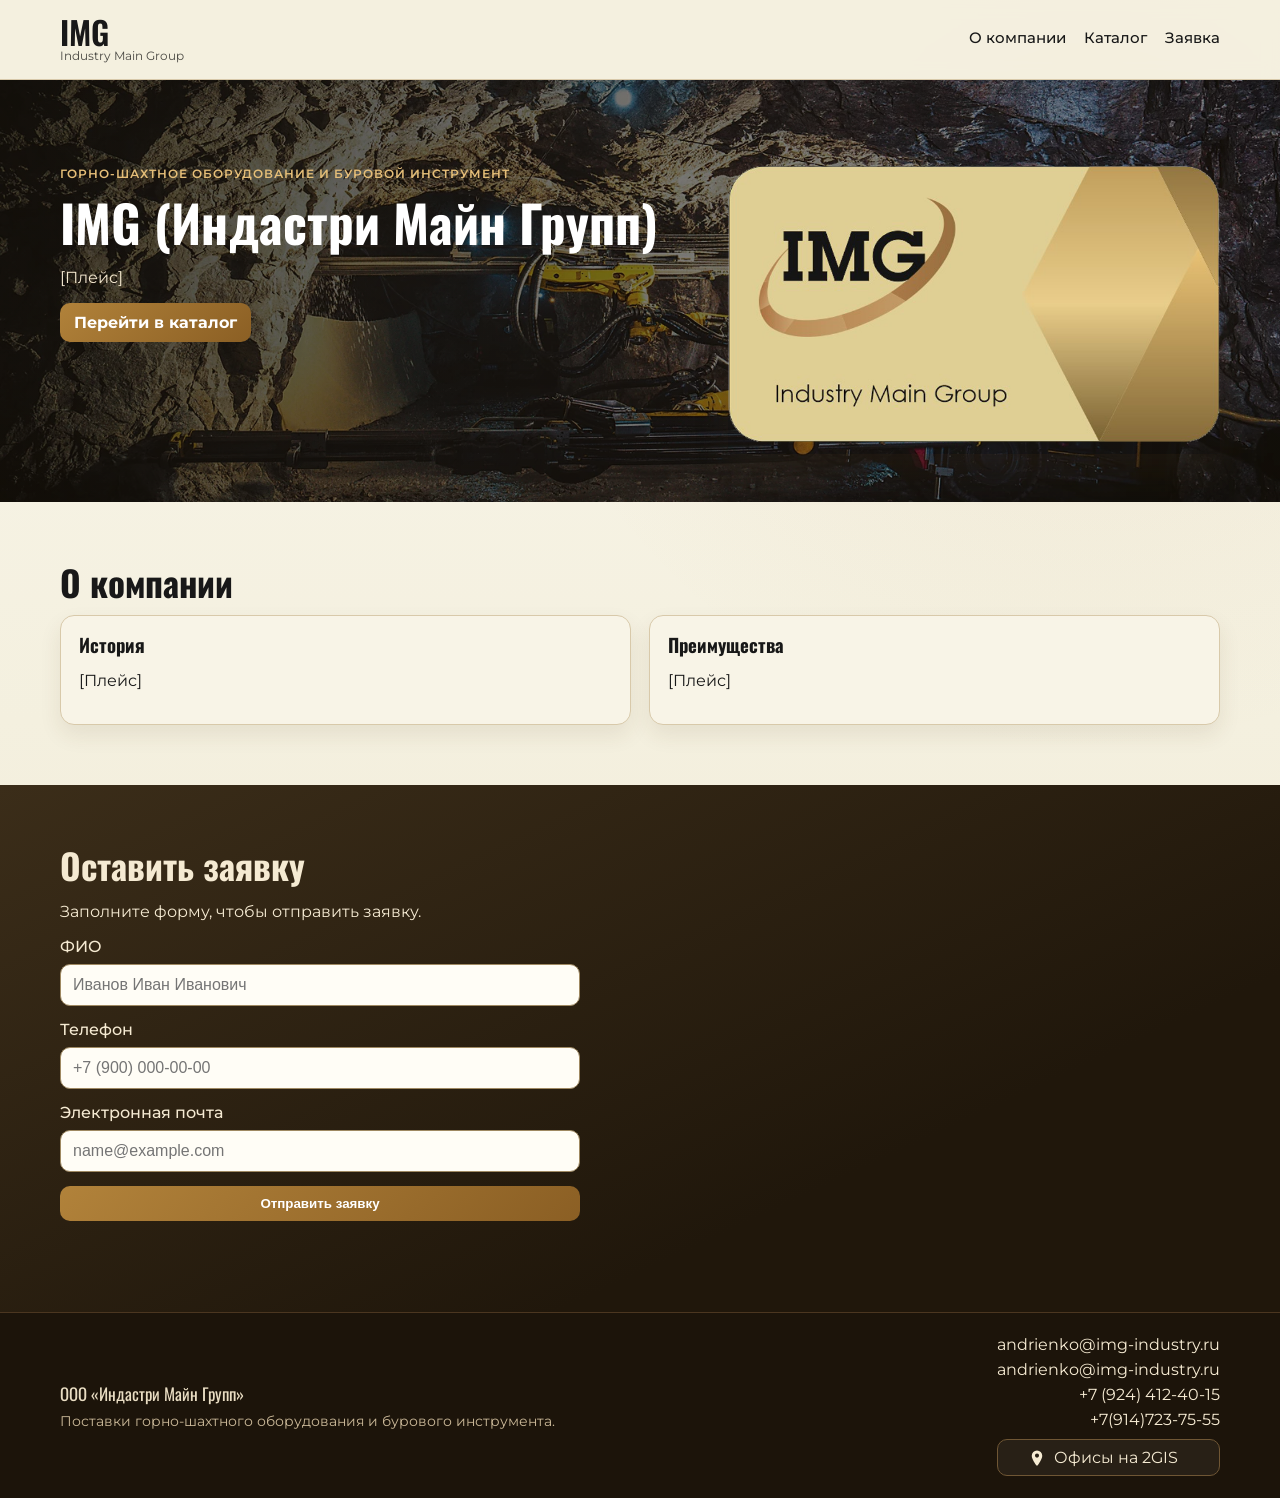
==== index.html @ 5a3d8bf7 "Back" ====
﻿<!DOCTYPE html>
<html lang="ru">
<head>
  <meta charset="UTF-8">
  <meta name="viewport" content="width=device-width, initial-scale=1.0">
  <title>Industry Main Group</title>
  <link rel="preconnect" href="https://fonts.googleapis.com">
  <link rel="preconnect" href="https://fonts.gstatic.com" crossorigin>
  <link href="https://fonts.googleapis.com/css2?family=Montserrat:wght@400;500;600;700&family=Oswald:wght@400;500;600&display=swap" rel="stylesheet">
  <link rel="stylesheet" href="css.css">
  <script defer src="script.js"></script>
</head>
<body>
  <header class="site-header">
    <div class="container header-inner">
      <a class="logo" href="#hero" aria-label="IMG Главная">
        <span class="logo-main">IMG</span>
        <span class="logo-sub">Industry Main Group</span>
      </a>
      <nav class="main-nav" aria-label="Основная навигация">
        <a href="#about">О компании</a>
        <a href="catalog.html">Каталог</a>
        <a href="#request">Заявка</a>
      </nav>
    </div>
  </header>

  <main>
    <section id="hero" class="hero">
      <div class="container hero-grid">
        <div>
          <p class="eyebrow">Горно-шахтное оборудование и буровой инструмент</p>
          <h1>IMG (Индастри Майн Групп)</h1>
          <p class="hero-text">
            [Плейс]
          </p>
          <a class="btn btn-primary" href="catalog.html">Перейти в каталог</a>
        </div>
        <img class="hero-card" src="img/prom_card.png" alt="Промо-карточка оборудования IMG">
      </div>
    </section>

    <section id="about" class="section">
      <div class="container">
        <h2>О компании</h2>
        <div class="about-grid">
          <article class="panel">
            <h3>История</h3>
            <p>[Плейс]</p>
          </article>
          <article class="panel">
            <h3>Преимущества</h3>
            <p>[Плейс]</p>
          </article>
        </div>
      </div>
    </section>

    <section id="request" class="section section-dark">
      <div class="container">
        <h2>Оставить заявку</h2>
        <p>
          Заполните форму, чтобы отправить заявку.
        </p>
        
        <form id="requestForm" class="request-form" enctype="multipart/form-data" method="post" onsubmit="submitForm(event)" action="mail.php" novalidate>
          <label>
            ФИО
            <input id="fullName" name="fullName" type="text" placeholder="Иванов Иван Иванович" required>
          </label>
          <label>
            Телефон
            <input id="phone" name="phone" type="tel" placeholder="+7 (900) 000-00-00" required>
          </label>
          <label>
            Электронная почта
            <input id="email" name="email" type="email" placeholder="name@example.com" required>
          </label>
          <button class="btn btn-primary" type="submit">Отправить заявку</button>
          <p id="formStatus" class="status" aria-live="polite"></p>
        </form>
      </div>
    </section>
  </main>

  <footer class="site-footer">
    <div class="container footer-inner">
      <div>
        <p class="footer-brand">ООО «Индастри Майн Групп»</p>
        <p class="footer-copy">Поставки горно-шахтного оборудования и бурового инструмента.</p>
      </div>
      <div class="footer-contacts">
        <a href="mailto:andrienko@img-industry.ru">andrienko@img-industry.ru</a>
        <a href="mailto:andrienko@img-industry.ru">andrienko@img-industry.ru</a>
        <a href="tel:+79244124015">+7 (924) 412-40-15</a>
        <a href="tel:+79147237555">+7(914)723-75-55</a>
        <a
          class="map-link"
          href="https://2gis.ru/vladivostok/search/%D0%98%D0%BD%D0%B4%D0%B0%D1%81%D1%82%D1%80%D0%B8%20%D0%9C%D0%B0%D0%B9%D0%BD%20%D0%93%D1%80%D1%83%D0%BF%D0%BF"
          target="_blank"
          rel="noopener noreferrer"
          aria-label="Открыть офисы компании в 2GIS"
        >
          <svg viewBox="0 0 24 24" aria-hidden="true" focusable="false">
            <path d="M12 2a7 7 0 0 0-7 7c0 4.74 5.28 11.64 6.01 12.58a1.24 1.24 0 0 0 1.98 0C13.72 20.64 19 13.74 19 9a7 7 0 0 0-7-7Zm0 9.5A2.5 2.5 0 1 1 12 6a2.5 2.5 0 0 1 0 5.5Z"/>
          </svg>
          <span>Офисы на 2GIS</span>
        </a>
      </div>
    </div>
  </footer>
<script href="outputform.js"></script>
</body>
</html>
---- css.css ----
﻿:root {
  --bg: #f4f0df;
  --bg-soft: #f8f4e7;
  --ink: #181818;
  --ink-soft: #4b4a44;
  --gold: #b1823a;
  --gold-deep: #8b5f24;
  --line: #d8c9aa;
  --shadow: rgba(74, 54, 26, 0.18);
}

* {
  box-sizing: border-box;
}

body {
  margin: 0;
  font-family: Montserrat, sans-serif;
  color: var(--ink);
  display: flex;
  flex-direction: column;
  min-height: 100vh;
  background:
    radial-gradient(circle at 85% 10%, rgba(177, 130, 58, 0.1) 0%, transparent 35%),
    linear-gradient(180deg, #f9f6eb 0%, var(--bg) 48%, #efe7d4 100%);
}

.container {
  width: min(1160px, 92%);
  margin: 0 auto;
}

.site-header {
  position: sticky;
  top: 0;
  z-index: 20;
  backdrop-filter: blur(8px);
  background: rgba(244, 240, 223, 0.95);
  border-bottom: 1px solid var(--line);
}

.header-inner {
  display: flex;
  align-items: center;
  justify-content: space-between;
  gap: 24px;
  padding: 16px 0;
}

.logo {
  text-decoration: none;
  color: inherit;
  display: flex;
  flex-direction: column;
}

main {
  flex: 1;
}

.logo-main {
  font-family: Oswald, sans-serif;
  font-size: 2rem;
  font-weight: 600;
  line-height: 1;
}

.logo-sub {
  font-size: 0.75rem;
  color: var(--ink-soft);
}

.main-nav {
  display: flex;
  gap: 18px;
  flex-wrap: wrap;
}

.main-nav a {
  color: var(--ink);
  text-decoration: none;
  font-size: 0.95rem;
  font-weight: 500;
  padding-bottom: 2px;
  border-bottom: 2px solid transparent;
  transition: border-color 0.2s;
}

.main-nav a:hover {
  border-color: var(--gold);
}

.hero {
  padding: 74px 0 48px;
  background:
    linear-gradient(100deg, rgba(18, 14, 9, 0.72), rgba(18, 14, 9, 0.38)),
    url("img/bg.webp") center / cover no-repeat;
}

.hero h1 {
  color: #fff;
}

.hero .hero-text {
  color: #f3e7cf;
}

.hero .eyebrow {
  color: #e5be78;
}

.hero-grid {
  display: grid;
  grid-template-columns: 1.3fr 1fr;
  gap: 28px;
  align-items: start;
}

.eyebrow {
  text-transform: uppercase;
  letter-spacing: 0.08em;
  color: var(--gold-deep);
  font-weight: 600;
  font-size: 0.76rem;
}

h1, h2, h3 {
  font-family: Oswald, sans-serif;
  margin: 0 0 12px;
  line-height: 1.15;
}

h1 {
  font-size: clamp(2rem, 4vw, 3.2rem);
}

h2 {
  font-size: clamp(1.5rem, 3vw, 2.2rem);
}

.hero-text {
  color: var(--ink-soft);
  max-width: 60ch;
}

.hero-card {
  width: 100%;
  max-width: 520px;
  height: auto;
  display: block;
  align-self: start;
  justify-self: end;
  box-shadow: 0 18px 32px var(--shadow);
}

.section {
  padding: 60px 0;
}

.section-accent {
  background: rgba(255, 255, 255, 0.54);
  border-top: 1px solid var(--line);
  border-bottom: 1px solid var(--line);
}

.section-dark {
  background: linear-gradient(155deg, #3b2d19, #20170b 70%);
  color: #f5ead2;
}

.section-dark .status {
  color: #f5ead2;
}

.about-grid {
  display: grid;
  grid-template-columns: repeat(2, minmax(0, 1fr));
  gap: 18px;
}

.panel {
  background: var(--bg-soft);
  border: 1px solid var(--line);
  border-radius: 14px;
  padding: 18px;
  box-shadow: 0 10px 22px rgba(74, 54, 26, 0.09);
}

.section-head {
  margin-bottom: 16px;
}

.category-filter {
  display: flex;
  gap: 10px;
  flex-wrap: wrap;
  margin-bottom: 22px;
}

.engine-sort {
  display: flex;
  align-items: center;
  gap: 10px;
  margin: -8px 0 22px;
}

.engine-sort[hidden] {
  display: none !important;
}

.engine-sort label {
  font-size: 0.92rem;
  color: var(--ink-soft);
}

.engine-sort select {
  border: 1px solid var(--line);
  background: #fff;
  color: var(--ink);
  border-radius: 10px;
  padding: 8px 12px;
  font-weight: 500;
}

.filter-btn {
  border: 1px solid var(--line);
  background: #fff;
  color: var(--ink);
  border-radius: 999px;
  padding: 8px 15px;
  cursor: pointer;
  font-weight: 600;
}

.filter-btn.active,
.filter-btn:hover {
  border-color: var(--gold);
  background: #f4ead6;
}

.catalog-grid {
  display: grid;
  grid-template-columns: repeat(3, minmax(0, 1fr));
  gap: 18px;
}

.product-card {
  background: #fff;
  border-radius: 14px;
  overflow: hidden;
  border: 1px solid var(--line);
  box-shadow: 0 10px 20px rgba(74, 54, 26, 0.1);
  display: flex;
  flex-direction: column;
}

.product-card img {
  width: 100%;
  height: 170px;
  object-fit: cover;
  background: #efe6d2;
}

.card-body {
  padding: 14px;
  display: flex;
  flex-direction: column;
  gap: 10px;
  height: 100%;
}

.card-category {
  font-size: 0.8rem;
  color: var(--gold-deep);
  text-transform: uppercase;
  letter-spacing: 0.06em;
}

.card-title {
  font-size: 1.02rem;
  margin: 0;
}

.card-desc {
  font-size: 0.9rem;
  color: var(--ink-soft);
  margin: 0;
  flex-grow: 1;
}

.card-price {
  margin: 0;
  font-weight: 700;
}

.btn {
  border: none;
  border-radius: 10px;
  padding: 10px 14px;
  cursor: pointer;
  text-decoration: none;
  display: inline-flex;
  align-items: center;
  justify-content: center;
  font-weight: 700;
}

.btn-primary {
  background: linear-gradient(140deg, var(--gold), var(--gold-deep));
  color: #fff;
}

.btn-primary:hover {
  filter: brightness(1.07);
}

.file-input-wrap {
  margin-top: 12px;
  display: inline-flex;
  gap: 8px;
  align-items: center;
  border: 1px solid var(--line);
  background: #fff;
  border-radius: 10px;
  padding: 10px 12px;
}

.file-input-wrap input {
  max-width: 230px;
}

.import-panel {
  display: flex;
  flex-direction: column;
  gap: 12px;
}

.request-form {
  display: grid;
  gap: 14px;
  max-width: 520px;
}

.request-form label {
  display: grid;
  gap: 8px;
  font-weight: 500;
}

.request-form input {
  border-radius: 10px;
  border: 1px solid #9f8962;
  background: #fffdf6;
  padding: 11px 12px;
  font-size: 1rem;
}

.status {
  margin: 0;
  min-height: 1.2em;
  font-size: 0.93rem;
  color: var(--ink-soft);
}

.status.error {
  color: #b52121;
}

.status.success {
  color: #187546;
}

.modal {
  position: fixed;
  inset: 0;
  background: rgba(20, 17, 11, 0.68);
  display: none;
  align-items: center;
  justify-content: center;
  padding: 20px;
  z-index: 30;
}

.modal.open {
  display: flex;
}

.modal-content {
  background: #fff;
  max-width: 680px;
  width: 100%;
  border-radius: 16px;
  padding: 22px;
  position: relative;
  max-height: 90vh;
  overflow: auto;
}

.modal-content img {
  width: 100%;
  max-height: 280px;
  object-fit: cover;
  border-radius: 10px;
  margin-bottom: 10px;
}

.modal-close {
  position: absolute;
  top: 8px;
  right: 10px;
  border: none;
  background: none;
  font-size: 1.8rem;
  cursor: pointer;
}

.modal-category {
  color: var(--gold-deep);
  font-weight: 600;
}

.spec-list {
  padding-left: 18px;
}

.modal-price {
  font-size: 1.1rem;
  font-weight: 700;
}

.site-footer {
  background: #1c140a;
  color: #e9ddc3;
  border-top: 1px solid #4b3620;
  bottom: 0;
}

.footer-inner {
  display: flex;
  align-items: center;
  justify-content: space-between;
  gap: 16px;
  padding: 22px 0;
}

.footer-brand {
  margin: 0 0 6px;
  font-family: Oswald, sans-serif;
  font-size: 1.05rem;
}

.footer-copy {
  margin: 0;
  color: #cab898;
  font-size: 0.9rem;
}

.footer-contacts {
  display: flex;
  flex-direction: column;
  gap: 6px;
  text-align: right;
}

.footer-contacts a {
  color: #f6ebd3;
  text-decoration: none;
}

.footer-contacts a:hover {
  color: #fff;
}

.map-link {
  margin-top: 4px;
  display: inline-flex;
  align-items: center;
  gap: 8px;
  padding: 8px 30px;
  border: 1px solid #6f5634;
  border-radius: 10px;
  background: rgba(255, 255, 255, 0.05);
}

.map-link svg {
  width: 18px;
  height: 18px;
  fill: #f6ebd3;
  flex-shrink: 0;
}

.map-link:hover {
  background: rgba(255, 255, 255, 0.12);
}

@media (max-width: 980px) {
  .hero-grid,
  .catalog-grid {
    grid-template-columns: repeat(2, minmax(0, 1fr));
  }

  .hero-card {
    justify-self: center;
    max-width: 460px;
  }
}

@media (max-width: 720px) {
  .header-inner,
  .hero-grid,
  .about-grid,
  .catalog-grid {
    grid-template-columns: 1fr;
    display: grid;
  }

  .header-inner {
    gap: 14px;
  }

  .main-nav {
    gap: 12px;
  }

  .engine-sort {
    flex-direction: column;
    align-items: flex-start;
  }

  .hero {
    padding-top: 36px;
  }

  .hero-card {
    max-width: 100%;
    border-radius: 14px;
  }

  .footer-inner {
    align-items: flex-start;
    flex-direction: column;
  }

  .footer-contacts {
    text-align: left;
  }
}
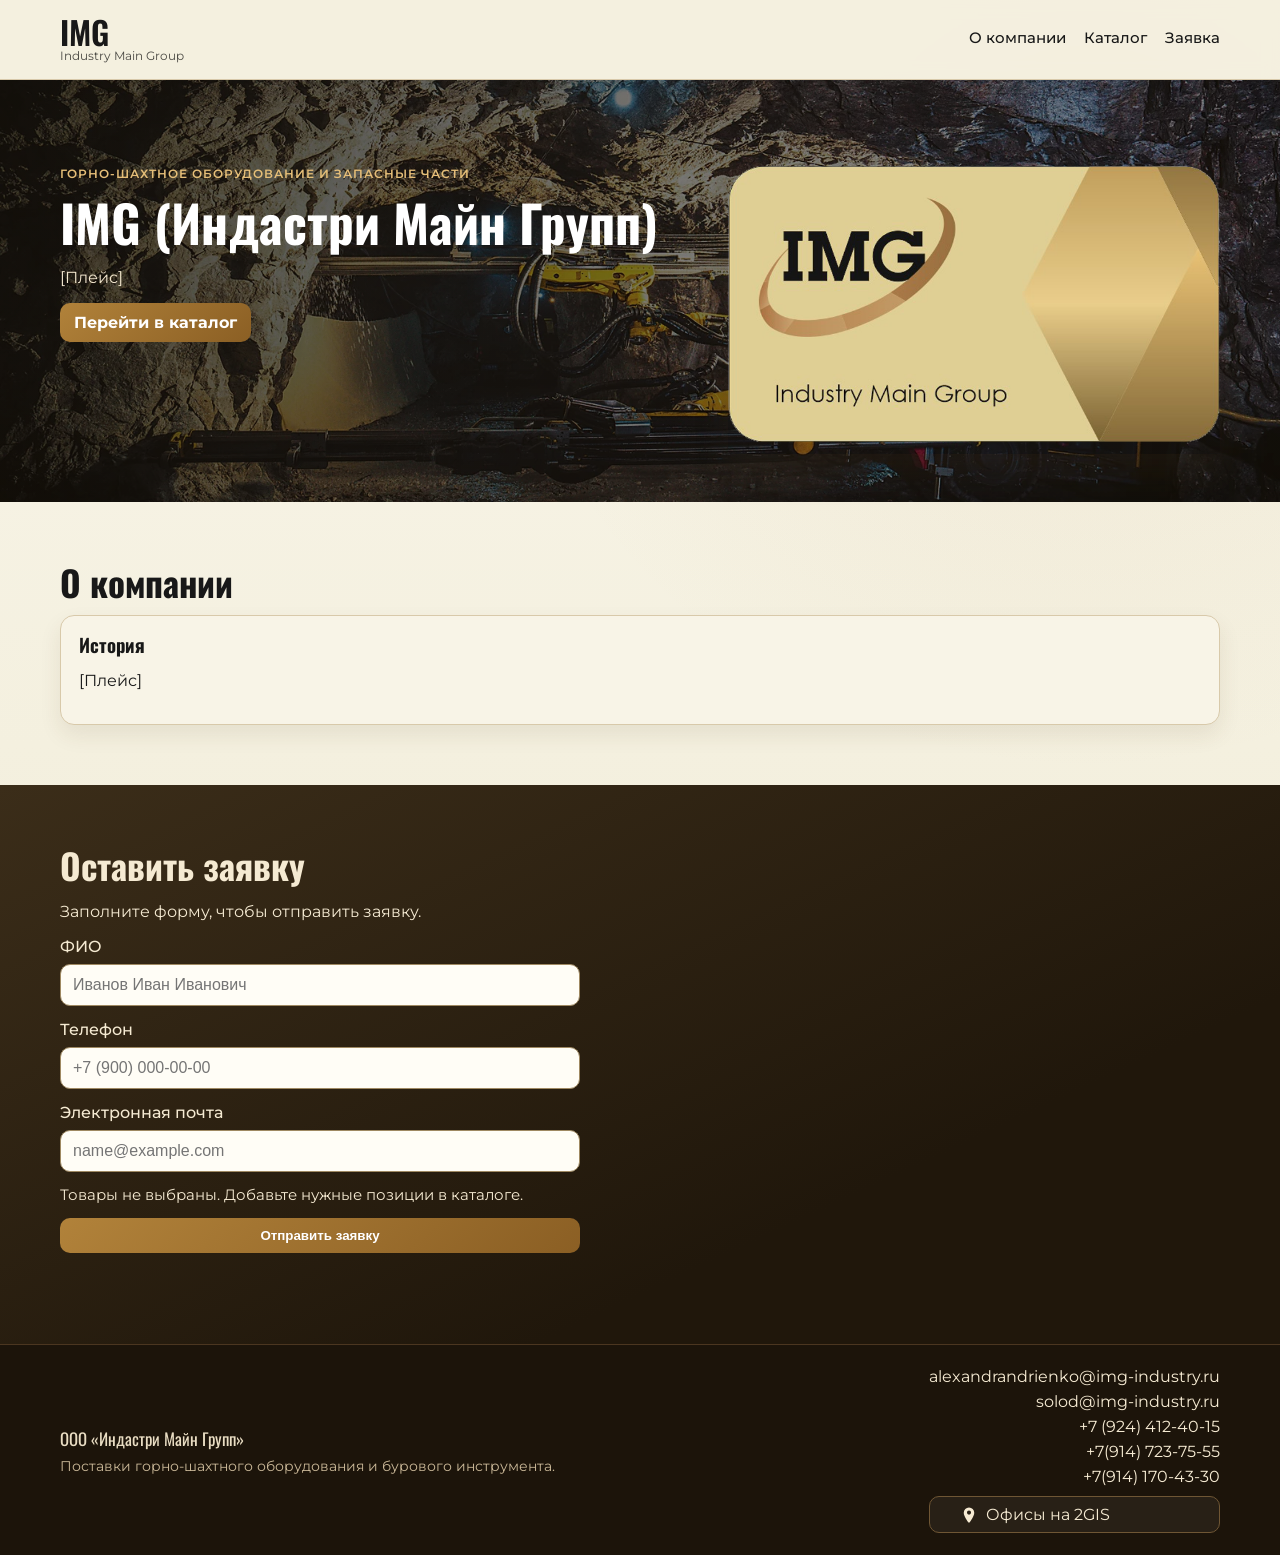
==== commit 2a938540: "О компании и финальная доработка" ====
--- a/index.html
+++ b/index.html
@@ -29,7 +29,7 @@
     <section id="hero" class="hero">
       <div class="container hero-grid">
         <div>
-          <p class="eyebrow">Горно-шахтное оборудование и буровой инструмент</p>
+          <p class="eyebrow">Горно-шахтное оборудование и запасные части</p>
           <h1>IMG (Индастри Майн Групп)</h1>
           <p class="hero-text">
             [Плейс]
@@ -43,16 +43,10 @@
     <section id="about" class="section">
       <div class="container">
         <h2>О компании</h2>
-        <div class="about-grid">
           <article class="panel">
             <h3>История</h3>
             <p>[Плейс]</p>
           </article>
-          <article class="panel">
-            <h3>Преимущества</h3>
-            <p>[Плейс]</p>
-          </article>
-        </div>
       </div>
     </section>
 
@@ -63,7 +57,7 @@
           Заполните форму, чтобы отправить заявку.
         </p>
         
-        <form id="requestForm" class="request-form" enctype="multipart/form-data" method="post" onsubmit="submitForm(event)" action="mail.php" novalidate>
+        <form id="requestForm" class="request-form" enctype="multipart/form-data" method="post" onsubmit="return submitForm(event)" action="mail.php" novalidate>
           <label>
             ФИО
             <input id="fullName" name="fullName" type="text" placeholder="Иванов Иван Иванович" required>
@@ -76,6 +70,8 @@
             Электронная почта
             <input id="email" name="email" type="email" placeholder="name@example.com" required>
           </label>
+          <input id="selectedProducts" name="selectedProducts" type="hidden" value="">
+          <p id="selectedProductsInfo" class="status" aria-live="polite"></p>
           <button class="btn btn-primary" type="submit">Отправить заявку</button>
           <p id="formStatus" class="status" aria-live="polite"></p>
         </form>
@@ -90,10 +86,11 @@
         <p class="footer-copy">Поставки горно-шахтного оборудования и бурового инструмента.</p>
       </div>
       <div class="footer-contacts">
-        <a href="mailto:andrienko@img-industry.ru">andrienko@img-industry.ru</a>
-        <a href="mailto:andrienko@img-industry.ru">andrienko@img-industry.ru</a>
+        <a href="mailto:alexandrandrienko@img-industry.ru">alexandrandrienko@img-industry.ru</a>
+        <a href="mailto:solod@img-industry.ru">solod@img-industry.ru</a>
         <a href="tel:+79244124015">+7 (924) 412-40-15</a>
-        <a href="tel:+79147237555">+7(914)723-75-55</a>
+        <a href="tel:+79147237555">+7(914) 723-75-55</a>
+        <a href="tel:+79141704330">+7(914) 170-43-30</a>
         <a
           class="map-link"
           href="https://2gis.ru/vladivostok/search/%D0%98%D0%BD%D0%B4%D0%B0%D1%81%D1%82%D1%80%D0%B8%20%D0%9C%D0%B0%D0%B9%D0%BD%20%D0%93%D1%80%D1%83%D0%BF%D0%BF"
@@ -109,7 +106,6 @@
       </div>
     </div>
   </footer>
-<script href="outputform.js"></script>
 </body>
 </html>
 
--- a/css.css
+++ b/css.css
@@ -172,12 +172,6 @@
   color: #f5ead2;
 }
 
-.about-grid {
-  display: grid;
-  grid-template-columns: repeat(2, minmax(0, 1fr));
-  gap: 18px;
-}
-
 .panel {
   background: var(--bg-soft);
   border: 1px solid var(--line);
@@ -314,6 +308,23 @@
   filter: brightness(1.07);
 }
 
+.btn-select {
+  background: transparent;
+  color: var(--ink);
+  border: 1px solid var(--line);
+}
+
+.btn-select:hover {
+  background: #f4ead6;
+  border-color: var(--gold);
+}
+
+.btn-select.is-selected {
+  background: var(--gold-deep);
+  color: #fff;
+  border-color: var(--gold-deep);
+}
+
 .file-input-wrap {
   margin-top: 12px;
   display: inline-flex;
@@ -353,6 +364,11 @@
   background: #fffdf6;
   padding: 11px 12px;
   font-size: 1rem;
+}
+
+.card-actions {
+  display: grid;
+  gap: 8px;
 }
 
 .status {
